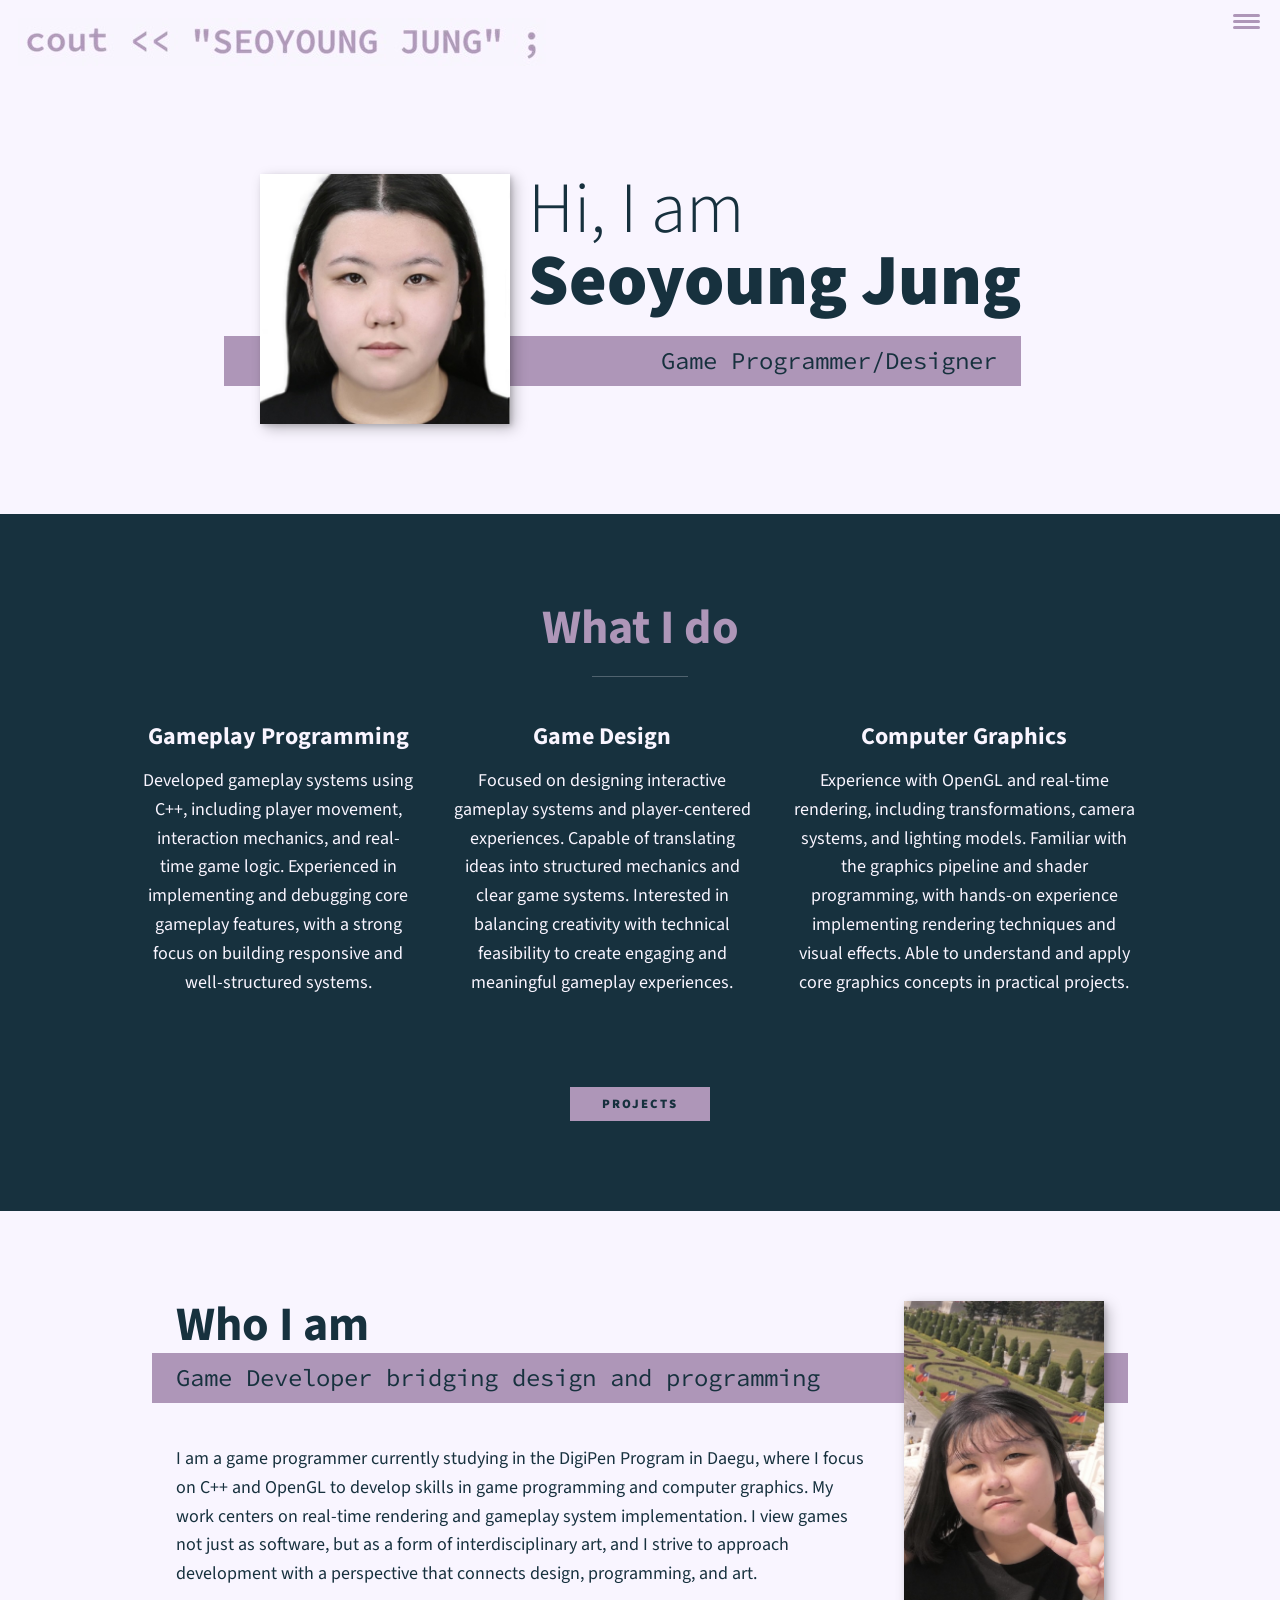
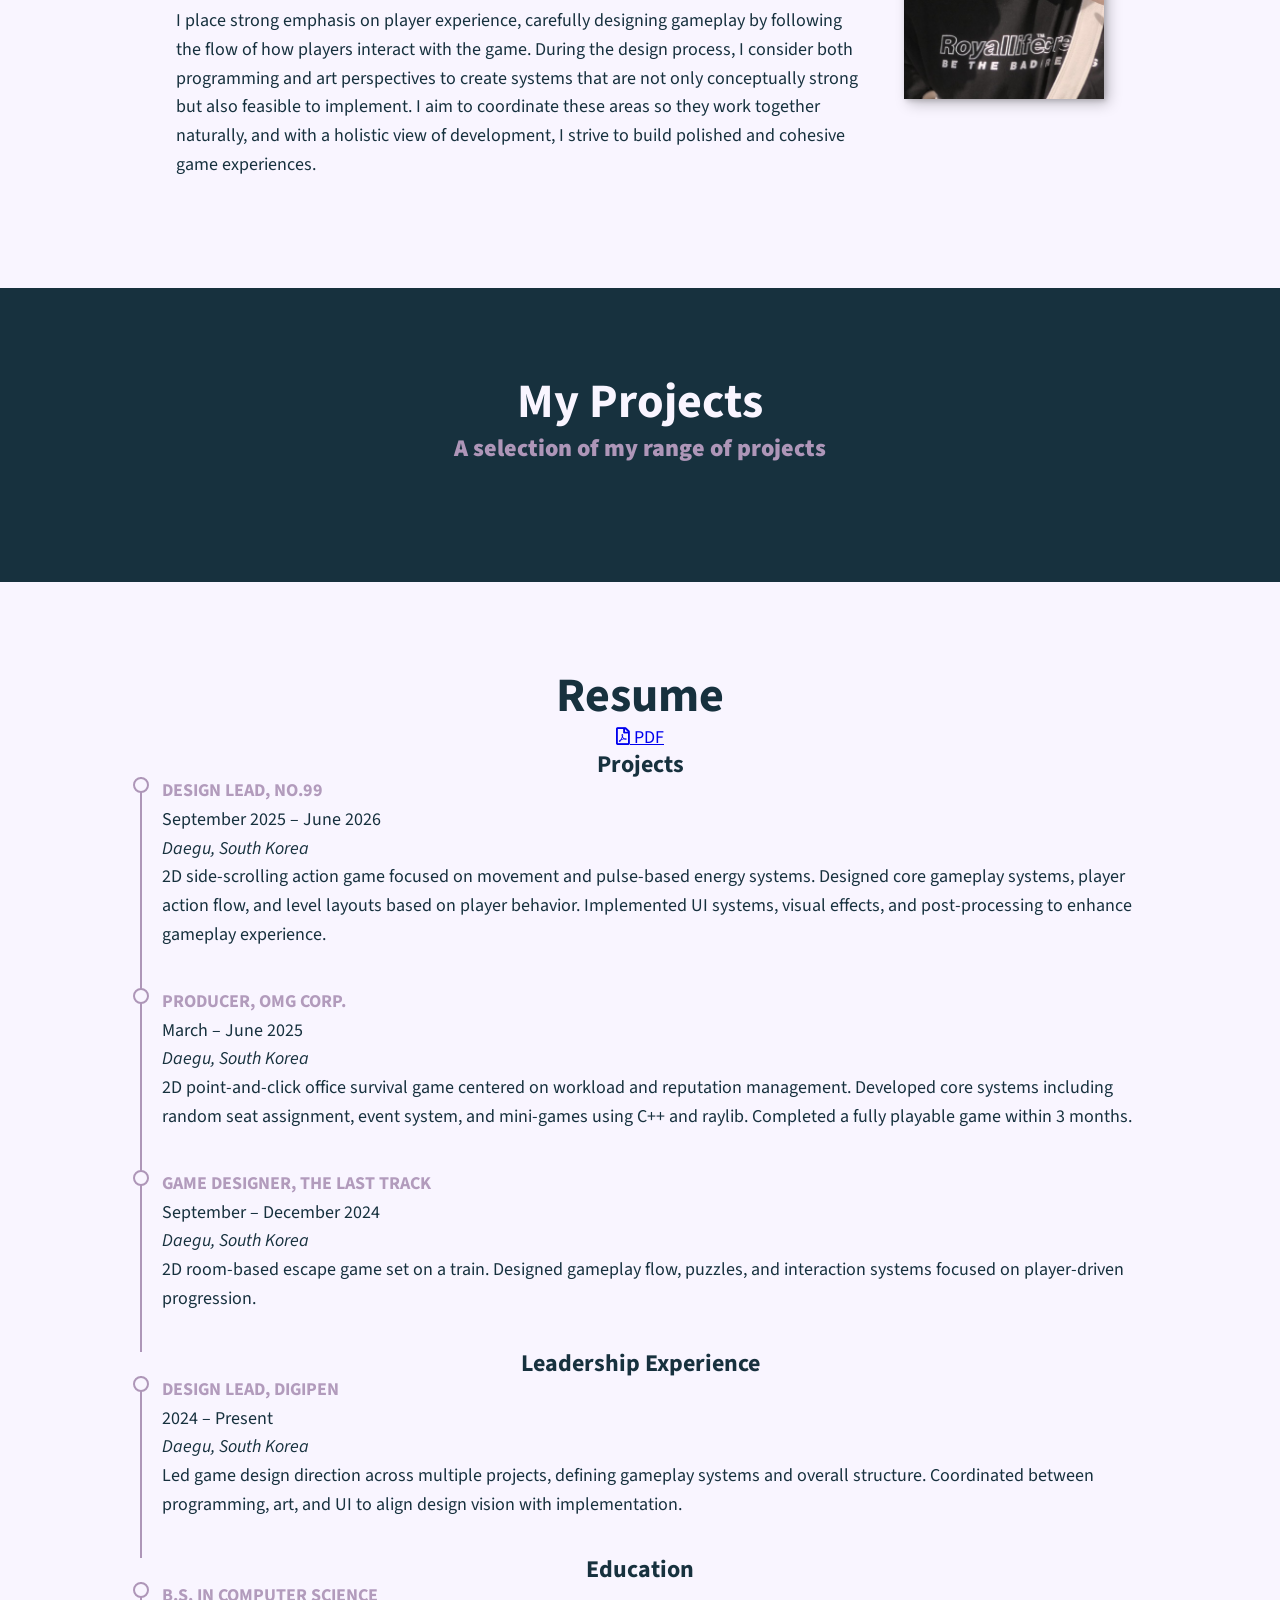
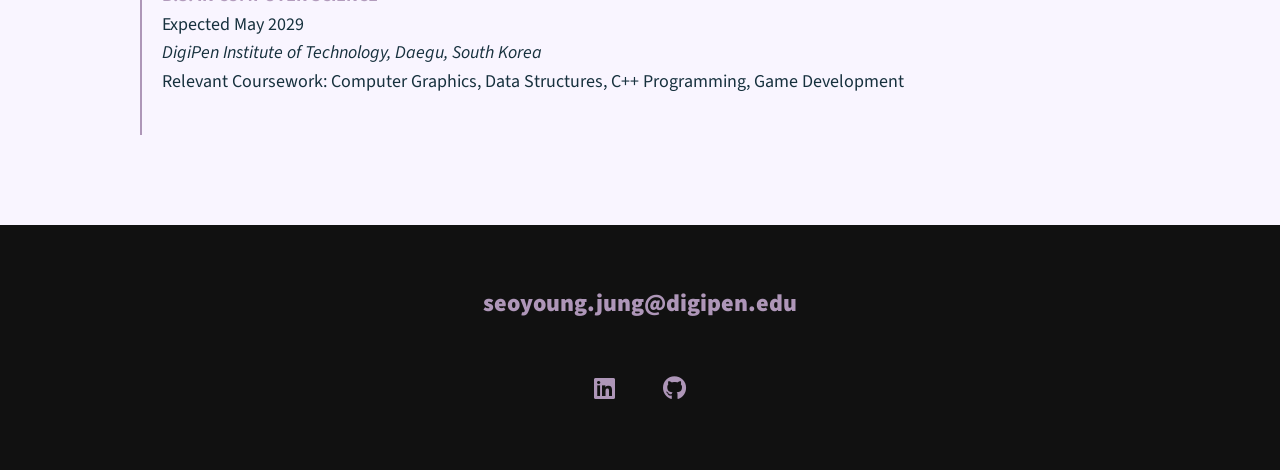
==== index.html @ d3aadc4a "complete" ====
<!-- https://youtu.be/_xkSvufmjEs?si=mh-MXT2ZdUasYAYn&t=3416 -->
<!-- adobe.ly/2GAgF93 -->
<!-- https://scrimba.com/build-and-deploy-your-portfolio-c012 -->
<!DOCTYPE html>
<html lang="en">

<head>
    <meta charset="UTF-8">
    <link rel="icon" type="image/svg+xml" href="../img/face.jpg">

    <!-- Help auto scale for desktop & mobile -->
    <meta name="viewport" content="width=device-width, initial-scale=1.0" />
    <title>Seoyoung Jung's Website</title>

    <!-- Normalize the difference across browsers  https://necolas.github.io/normalize.css/ -->
    <link rel="stylesheet" href="external/normalize.css" />

    <link rel="stylesheet" href="https://cdnjs.cloudflare.com/ajax/libs/font-awesome/5.11.2/css/all.css"
        integrity="sha256-46qynGAkLSFpVbEBog43gvNhfrOj+BmwXdxFgVK/Kvc=" crossorigin="anonymous" />

    <!-- https://fonts.google.com/selection/embed -->
    <link rel="preconnect" href="https://fonts.googleapis.com" />
    <link rel="preconnect" href="https://fonts.gstatic.com" crossorigin />
    <link
        href="https://fonts.googleapis.com/css2?family=Source+Code+Pro:ital,wght@0,200..900;1,200..900&family=Source+Sans+3:ital,wght@0,200..900;1,200..900&display=swap"
        rel="stylesheet" />

    <link rel="stylesheet" href="css/style.css" />
</head>

<body>
    <header>
        <div class="logo">
            <!-- alt text can be blank since the logo is purely decorative and putting something like logo isn't actually helpful -->
            <img src="img/cout.jpg" alt="">
        </div>
        <button class="nav-toggle" aria-label="toggle navigation">
            <span class="hamburger"></span>
        </button>
        <nav class="nav">
            <ul class="nav__list">
                <li class="nav__item"> <a href="#home" class="nav__link">Home</a> </li>
                <li class="nav__item"> <a href="#skills" class="nav__link">Skills</a> </li>
                <li class="nav__item"> <a href="#about" class="nav__link">About Me</a> </li>
                <li class="nav__item"> <a href="#projects" class="nav__link">Projects</a> </li>
                <li class="nav__item"> <a href="#resume" class="nav__link">Resume</a> </li>
            </ul>
        </nav>
    </header>

    <!-- Introduction -->

    <section class="intro" id="home">
        <!-- TODO put in a mouse based interactive shader visualization page-->
        <!-- <div class="intro-bg">
            <iframe src="webgl/for_fun.html"></iframe>
        </div> -->
        <h1 class="section__title section__title--intro">
            Hi, I am <strong>Seoyoung Jung</strong>
        </h1>
        <p class="section__subtitle section__subtitle--intro">Game Programmer/Designer</p>
        <img src="img/face.jpg" alt="a picture of Seoyoung Jung smiling" class="intro__img" />
    </section>

    <!-- My Services -->
    <section class="my-services" id="skills">
        <h2 class="section__title section__title--services">What I do</h2>
        <div class="services">
            <div class="service">
                <h3>Gameplay Programming</h3>
                <p> Developed gameplay systems using C++, including player movement, interaction mechanics, 
                    and real-time game logic. Experienced in implementing and debugging core gameplay features, 
                    with a strong focus on building responsive and well-structured systems.
                </p>
            </div>

            <div class="service">
                <h3>Game Design</h3>
                <p> Focused on designing interactive gameplay systems and player-centered experiences. 
                    Capable of translating ideas into structured mechanics and clear game systems. 
                    Interested in balancing creativity with technical feasibility to create engaging 
                    and meaningful gameplay experiences.
                </p>
            </div>

            <div class="service">
                <h3>Computer Graphics</h3>
                <p> Experience with OpenGL and real-time rendering, including transformations, camera systems, 
                    and lighting models. Familiar with the graphics pipeline and shader programming, with hands-on 
                    experience implementing rendering techniques and visual effects. Able to understand and apply 
                    core graphics concepts in practical projects.
                </p>
            </div>
        </div>

        <a href="#projects" class="btn">Projects</a>
    </section>

    <!-- About Me -->
    <section class="about-me" id="about">
        <h2 class="section__title section__title--about">Who I am</h2>
        <p class="section__subtitle section__subtitle--about">
            Game Developer bridging design and programming
        </p>

        <div class="about-me__body">
            <p>
                I am a game programmer currently studying in the DigiPen Program in Daegu, where I focus on C++ and OpenGL to develop skills in game programming and computer graphics. 
                My work centers on real-time rendering and gameplay system implementation. 
                I view games not just as software, but as a form of interdisciplinary art, and I strive to approach development with a perspective that connects design, programming, and art.
            </p>
            <p>
                I place strong emphasis on player experience, carefully designing gameplay by following the flow of how players interact with the game. 
                During the design process, I consider both programming and art perspectives to create systems that are not only conceptually strong but also feasible to implement. 
                I aim to coordinate these areas so they work together naturally, and with a holistic view of development, I strive to build polished and cohesive game experiences.
            </p>
        </div>
        <img src="img/tall.jpg" alt="picture of Seoyoung Jung" class="about-me__img" />
    </section>

    <!-- My Portfolio -->
    <section class="my-projects" id="projects">
        <h2 class="section__title section__title--projects">My Projects</h2>
        <p class="section__subtitle section__subtitle--projects">
            A selection of my range of projects
        </p>
        <div class="portfolio">
            <a href="portfolio/01_hello.html" class="portfolio__item">
                <img src="img/portfolio_thumbnails/01_hello.jpg" alt="" class="portfolio__img" />
            </a>
            <a href="portfolio/02_meshes.html" class="portfolio__item">
                <img src="img/portfolio_thumbnails/02_meshes.jpg" alt="" class="portfolio__img" />
            </a>
            <a href="portfolio/03_fog.html" class="portfolio__item">
                <img src="img/portfolio_thumbnails/03_fog.jpg" alt="" class="portfolio__img" />
            </a>
            <a href="portfolio/04_toon.html" class="portfolio__item">
                <img src="img/portfolio_thumbnails/04_toon.jpg" alt="" class="portfolio__img" />
            </a>
            <a href="portfolio/05_shadow.html" class="portfolio__item">
                <img src="img/portfolio_thumbnails/05_shadow.jpg" alt="" class="portfolio__img" />
            </a>
            <a href="portfolio/06_value.html" class="portfolio__item">
                <img src="img/portfolio_thumbnails/06_value.jpg" alt="" class="portfolio__img" />
            </a>
            <a href="portfolio/07_gradient.html" class="portfolio__item">
                <img src="img/portfolio_thumbnails/07_gradient.jpg" alt="" class="portfolio__img" />
            </a>

        </div>
    </section>

    <!-- Resume Section -->
    <section class="my-resume" id="resume">
        <h2 class="section__title section__title--resume">Resume</h2>
        <a target="_blank" href="docs/Resume.pdf"><i class="far fa-file-pdf"></i> PDF</a>

        <div class="resume-section">
            <h3>Projects</h3>
            <div class="resume-item">
                <p>
                    <b>Design Lead, NO.99</b><br>
                    September 2025 – June 2026<br>
                    <em>Daegu, South Korea</em><br>
                    2D side-scrolling action game focused on movement and pulse-based energy systems. 
                    Designed core gameplay systems, player action flow, and level layouts based on player behavior. 
                    Implemented UI systems, visual effects, and post-processing to enhance gameplay experience.
                </p>
            </div>

            <div class="resume-item">
                <p>
                    <b>Producer, OMG Corp.</b><br>
                    March – June 2025<br>
                    <em>Daegu, South Korea</em><br>
                    2D point-and-click office survival game centered on workload and reputation management. 
                    Developed core systems including random seat assignment, event system, and mini-games using C++ and raylib. 
                    Completed a fully playable game within 3 months.
                </p>
            </div>

            <div class="resume-item">
                <p>
                    <b>Game Designer, The Last Track</b><br>
                    September – December 2024<br>
                    <em>Daegu, South Korea</em><br>
                    2D room-based escape game set on a train. 
                    Designed gameplay flow, puzzles, and interaction systems focused on player-driven progression.
                </p>
            </div>

            <h3>Leadership Experience</h3>
            <div class="resume-item">
                <p>
                    <b>Design Lead, DigiPen</b><br>
                    2024 – Present<br>
                    <em>Daegu, South Korea</em><br>
                    Led game design direction across multiple projects, defining gameplay systems and overall structure. 
                    Coordinated between programming, art, and UI to align design vision with implementation.
                </p>
            </div>

            <h3>Education</h3>
            <div class="resume-item">
                <p>
                    <b>B.S. in Computer Science</b><br>
                    Expected May 2029<br>
                    <em>DigiPen Institute of Technology, Daegu, South Korea</em><br>
                    Relevant Coursework: Computer Graphics, Data Structures, C++ Programming, Game Development
                </p>
            </div>
        </div>
    </section>
    <!-- /Resume Section -->

    <!-- Footer -->
    <footer class="footer">
        <a href="mailto:seoyoung.jung@digipen.edu" class="footer__link">seoyoung.jung@digipen.edu</a>
        <ul class="social-list">
            <li class="social-list__item">
                <a class="social-list__link" href="https://www.linkedin.com/in/seoyoung-jung0/">
                    <i class="fab fa-linkedin"></i>
                </a>
            </li>
            <li class="social-list__item">
                <a class="social-list__link" href="https://github.com/seoyoung-jung">
                    <i class="fab fa-github"></i>
                </a>
            </li>
            <!-- Want to list more? search : https://fontawesome.com/v5/search?ic=brands -->
        </ul>
    </footer>

    <script src="js/index.js"></script>
</body>

</html>
---- css/style.css ----
/* make padding within widths rather calculating with total width? */
*,
*::before,
*::after {
  box-sizing: border-box;
}

/* Custom Properties */

:root {
  --ff-primary: "Source Sans 3", sans-serif;
  --ff-secondary: "Source Code Pro", monospace;

  --fw-reg: 300;
  --fw-bold: 900;

  --clr-light: #f9f5ff;
  --clr-dark: #17313E;
  --clr-accent: #ae96b8;

  --fs-h1: 3rem;
  --fs-h2: 2.25rem;
  --fs-h3: 1.25rem;
  --fs-body: 1rem;

  --bs: 0.25em 0.25em 0.75em rgba(0, 0, 0, 0.25),
    0.125em 0.125em 0.25em rgba(0, 0, 0, 0.15);
}

/* With wider screens use differnt/bigger numbers */
@media (min-width: 800px) {
  :root {
    --fs-h1: 4.5rem;
    --fs-h2: 3rem;
    --fs-h3: 1.5rem;
    --fs-body: 1.125rem;
  }
}

/* General Styles */

html {
  scroll-behavior: smooth;
}

body {
  background: var(--clr-light);
  color: var(--clr-dark);
  margin: 0;
  font-family: var(--ff-primary);
  font-size: var(--fs-body);
  line-height: 1.6;
}

section {
  padding: 5em 2em;
}

img {
  display: block;
  max-width: 100%;
}

strong {
  font-weight: var(--fw-bold);
}

:focus {
  outline: 3px solid var(--clr-accent);
  outline-offset: 3px;
}

.btn {
  display: inline-block;
  padding: 0.5em 2.5em;
  background: var(--clr-accent);
  color: var(--clr-dark);
  text-decoration: none;
  cursor: pointer;
  font-size: 0.8rem;
  text-transform: uppercase;
  letter-spacing: 2px;
  font-weight: var(--fw-bold);
  transition: transform 200ms ease-in-out;
}

.btn:hover {
  transform: scale(1.1);
}

/* Typography */

h1,
h2,
h3 {
  line-height: 1;
  margin: 0;
}

h1 {
  font-size: var(--fs-h1);
}

h2 {
  font-size: var(--fs-h2);
}

h3 {
  font-size: var(--fs-h3);
}

.section__title {
  margin-bottom: 0.25rem;
}

.section__title--intro {
  font-weight: var(--fw-reg);
}

.section__title--intro strong {
  display: block;
}

.section__subtitle {
  margin: 0;
  font-size: var(--fs-h3);
}

.section__subtitle--intro,
.section__subtitle--about {
  background: var(--clr-accent);
  padding: 0.25em 1em;
  font-family: var(--ff-secondary);
  margin-bottom: 1em;
}

.section__subtitle--projects {
  color: var(--clr-accent);
  font-weight: var(--fw-bold);
  margin-bottom: 1em;
}

/* header */
header {
  display: flex;
  justify-content: space-between;
  padding: 1em;
}
.logo {
  max-width: 528px;
}

.nav {
  position: fixed;
  background: var(--clr-dark);
  color: var(--clr-light);
  top: 0;
  bottom: 0;
  left: 0;
  right: 0;
  z-index: 100;

  transform: translateX(100%);
  transition: transform 250ms cubic-bezier(0.5, 0, 0.5, 1);
}

.nav__list {
  list-style: none;
  display: flex;
  height: 100%;
  flex-direction: column;
  justify-content: space-evenly;
  align-items: center;
  margin: 0;
  padding: 0;
}

.nav__link {
  color: inherit;
  font-weight: var(--fw-bold);
  font-size: var(--fs-h2);
  text-decoration: none;
}

.nav__link:hover {
  color: var(--clr-accent);
}

.nav-toggle {
  padding: 0.5em;
  background: transparent;
  border: 0;
  cursor: pointer;
  position: absolute;
  right: 1em;
  top: 1em;
  z-index: 1000;
}

.nav-open .nav {
  transform: translateX(0);
}

.nav-open .nav-toggle {
  position: fixed;
}

.nav-open .hamburger {
  transform: rotate(0.625turn);
}

.nav-open .hamburger::before {
  transform: rotate(90deg) translateX(-6px);
}

.nav-open .hamburger::after {
  opacity: 0;
}

.hamburger {
  display: block;
  position: relative;
}

.hamburger,
.hamburger::before,
.hamburger::after {
  background: var(--clr-accent);
  width: 2em;
  height: 3px;
  border-radius: 1em;
  transition: transform 250ms ease-in-out;
}

.hamburger::before,
.hamburger::after {
  content: "";
  position: absolute;
  left: 0;
  right: 0;
}

.hamburger::before {
  top: 6px;
}
.hamburger::after {
  bottom: 6px;
}

/* Intro Section */
.intro {
  position: relative;
  z-index: 2;
}

.intro-bg {
  position: absolute;
  top: 0;
  left: 0;
  width: 100%;
  height: 100%;
  overflow: hidden;
  z-index: -2;
}

.intro-bg iframe {
  width: 100%;
  height: 100%;
  border: none;
  position: absolute;
  top: 0;
  left: 0;
}

.intro__img {
  box-shadow: var(--bs);
}

.section__subtitle--intro {
  display: inline-block;
}

@media (min-width: 600px) {
  .intro {
    display: grid;
    width: min-content;
    margin: 0 auto;
    column-gap: 1em;
    grid-template-areas:
      "img title"
      "img subtitle";
    grid-template-columns: min-content max-content;
  }

  .intro__img {
    grid-area: img;
    min-width: 250px;
    position: relative;
    z-index: 2;
  }

  .section__subtitle--intro {
    align-self: start;
    grid-column: -1/1;
    grid-row: 2;
    text-align: right;
    position: relative;
    left: -1.5em;
    width: calc(100% + 1.5em);
  }
}

/* my services section */

.my-services {
  background-color: var(--clr-dark);
  background-image: url(../img/skills-bg.jpg);
  background-size: cover;
  background-blend-mode: overlay;
  color: var(--clr-light);
  text-align: center;
}

.section__title--services {
  color: var(--clr-accent);
  position: relative;
}

.section__title--services::after {
  content: "";
  display: block;
  width: 2em;
  height: 1px;
  margin: 0.5em auto 1em;
  background: var(--clr-light);
  opacity: 0.25;
}

.services {
  margin-bottom: 4em;
}

.service {
  max-width: 500px;
  margin: 0 auto;
}

@media (min-width: 800px) {
  .services {
    display: flex;
    max-width: 1000px;
    margin-left: auto;
    margin-right: auto;
  }

  .service + .service {
    margin-left: 2em;
  }
}

/* About Me */

.about-me {
  max-width: 1000px;
  margin: 0 auto;
}

.about-me__img {
  box-shadow: var(--bs);
}

@media (min-width: 600px) {
  .about-me {
    display: grid;
    grid-template-columns: 1fr 200px;
    grid-template-areas:
      "title img"
      "subtitle img"
      "text img";
    column-gap: 2em;
  }

  .section__title--about {
    grid-area: title;
  }

  .section__subtitle--about {
    grid-column: 1 / -1;
    grid-row: 2;
    position: relative;
    left: -1em;
    width: calc(100% + 2em);
    padding-left: 1em;
    padding-right: calc(200px + 2.5em);
  }

  .about-me__img {
    grid-area: img;
    position: relative;
    z-index: 2;
  }
}

/* Portfolio / My projects */

.my-projects {
  background-color: var(--clr-dark);
  color: var(--clr-light);
  text-align: center;
}

.portfolio {
  display: grid;
  grid-template-columns: repeat(auto-fit, minmax(300px, 1fr));
  max-width: 1200px;
  margin: 0 auto;
}

.portfolio__item {
  background: var(--clr-dark);
  overflow: hidden;
}

.portfolio__img {
  transition: transform 750ms cubic-bezier(0.5, 0, 0.5, 1), opacity 250ms linear;
}

.portfolio__item:focus {
  position: relative;
  z-index: 2;
}

.portfolio__img:hover,
.portfolio__item:focus .portfolio__img {
  transform: scale(1.2);
  opacity: 0.75;
}

/*--------------------------------------------------------------
# Resume Section
--------------------------------------------------------------*/

.section__title--resume {
  text-align: center;
}

.my-resume {
  display: flex;
  flex-direction: column;
  align-items: center;
}

.resume-section h3 {
  color: var(--clr-dark);
  text-align: center;
}

.resume-section .resume-item {
  padding: 0 0 20px 20px;
  margin-top: -18px;
  border-left: 2px solid var(--clr-accent);
  position: relative;
  max-width: 1000px;
}

.resume-section .resume-item b {
  text-transform: uppercase;
  color: color-mix(in srgb, var(--clr-accent), transparent 5%);
  position: sticky;
}

.resume-section .resume-item::before {
  content: "";
  position: absolute;
  width: 16px;
  height: 16px;
  border-radius: 50px;
  left: -9px;
  top: 0;
  background: var(--clr-light);
  border: 2px solid var(--clr-accent);
}

/* Footer */

.footer {
  background: #111;
  color: var(--clr-accent);
  text-align: center;
  padding: 2.5em 0;
  font-size: var(--fs-h3);
}

.footer a {
  color: inherit;
  text-decoration: none;
}

.footer__link {
  font-weight: var(--fw-bold);
}

.footer__link:hover,
.social-list__link:hover {
  opacity: 0.7;
}

.footer__link:hover {
  text-decoration: underline;
}

.social-list {
  list-style: none;
  display: flex;
  justify-content: center;
  margin: 2em 0 0;
  padding: 0;
}

.social-list__item {
  margin: 0 0.5em;
}

.social-list__link {
  padding: 0.5em;
}

/* individual portfolio item styles */

.portfolio-item-individual {
  padding: 0 2em 2em;
  max-width: 1200px;
  margin: 0 auto;
}

.portfolio-item-individual p,
.portfolio-item-individual ul {
  max-width: 600px;
  margin-left: auto;
  margin-right: auto;
}

.portfolio-item-individual iframe {
  box-shadow: var(--bs);
  display: block;
  max-width: 1200px;
  width: 100%;
  height: auto;
  aspect-ratio: 4 / 3; /* Maintain aspect ratio */
  margin: 0 auto; /* Centering */
  border: none;
}
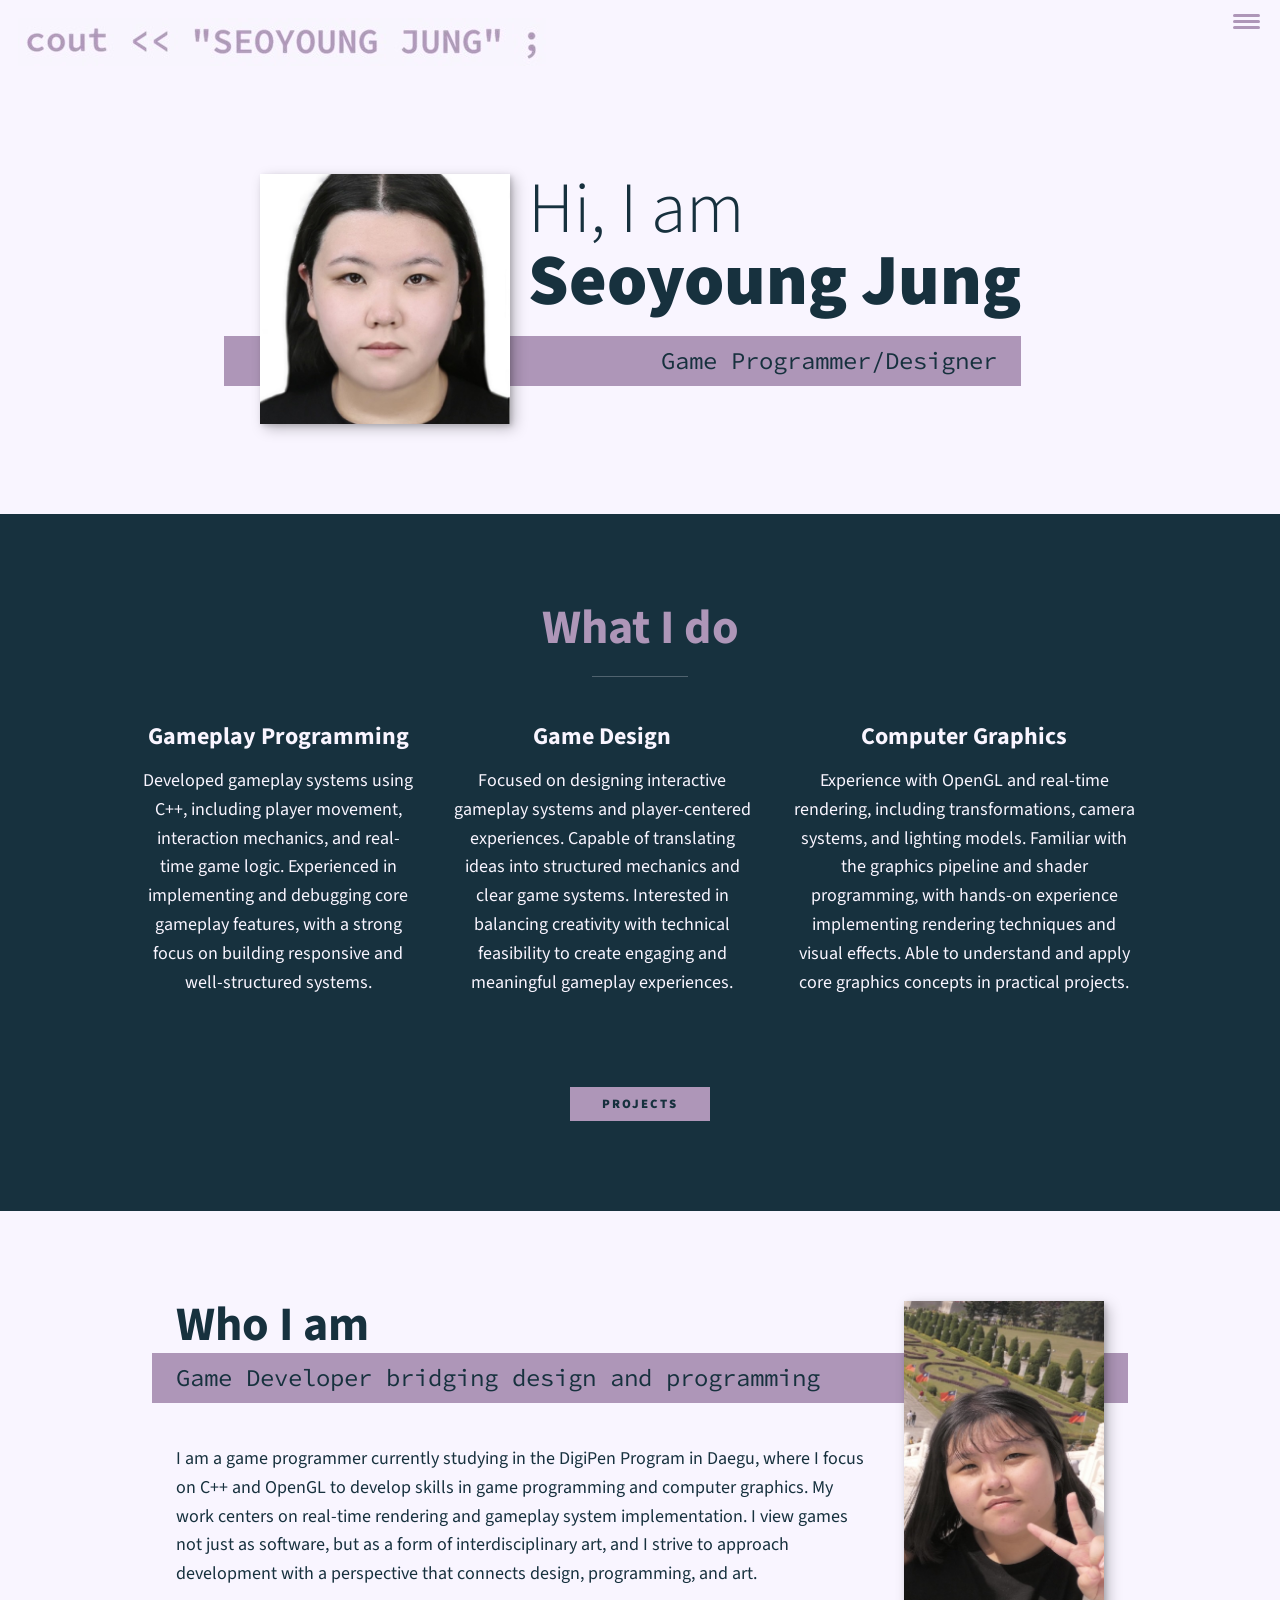
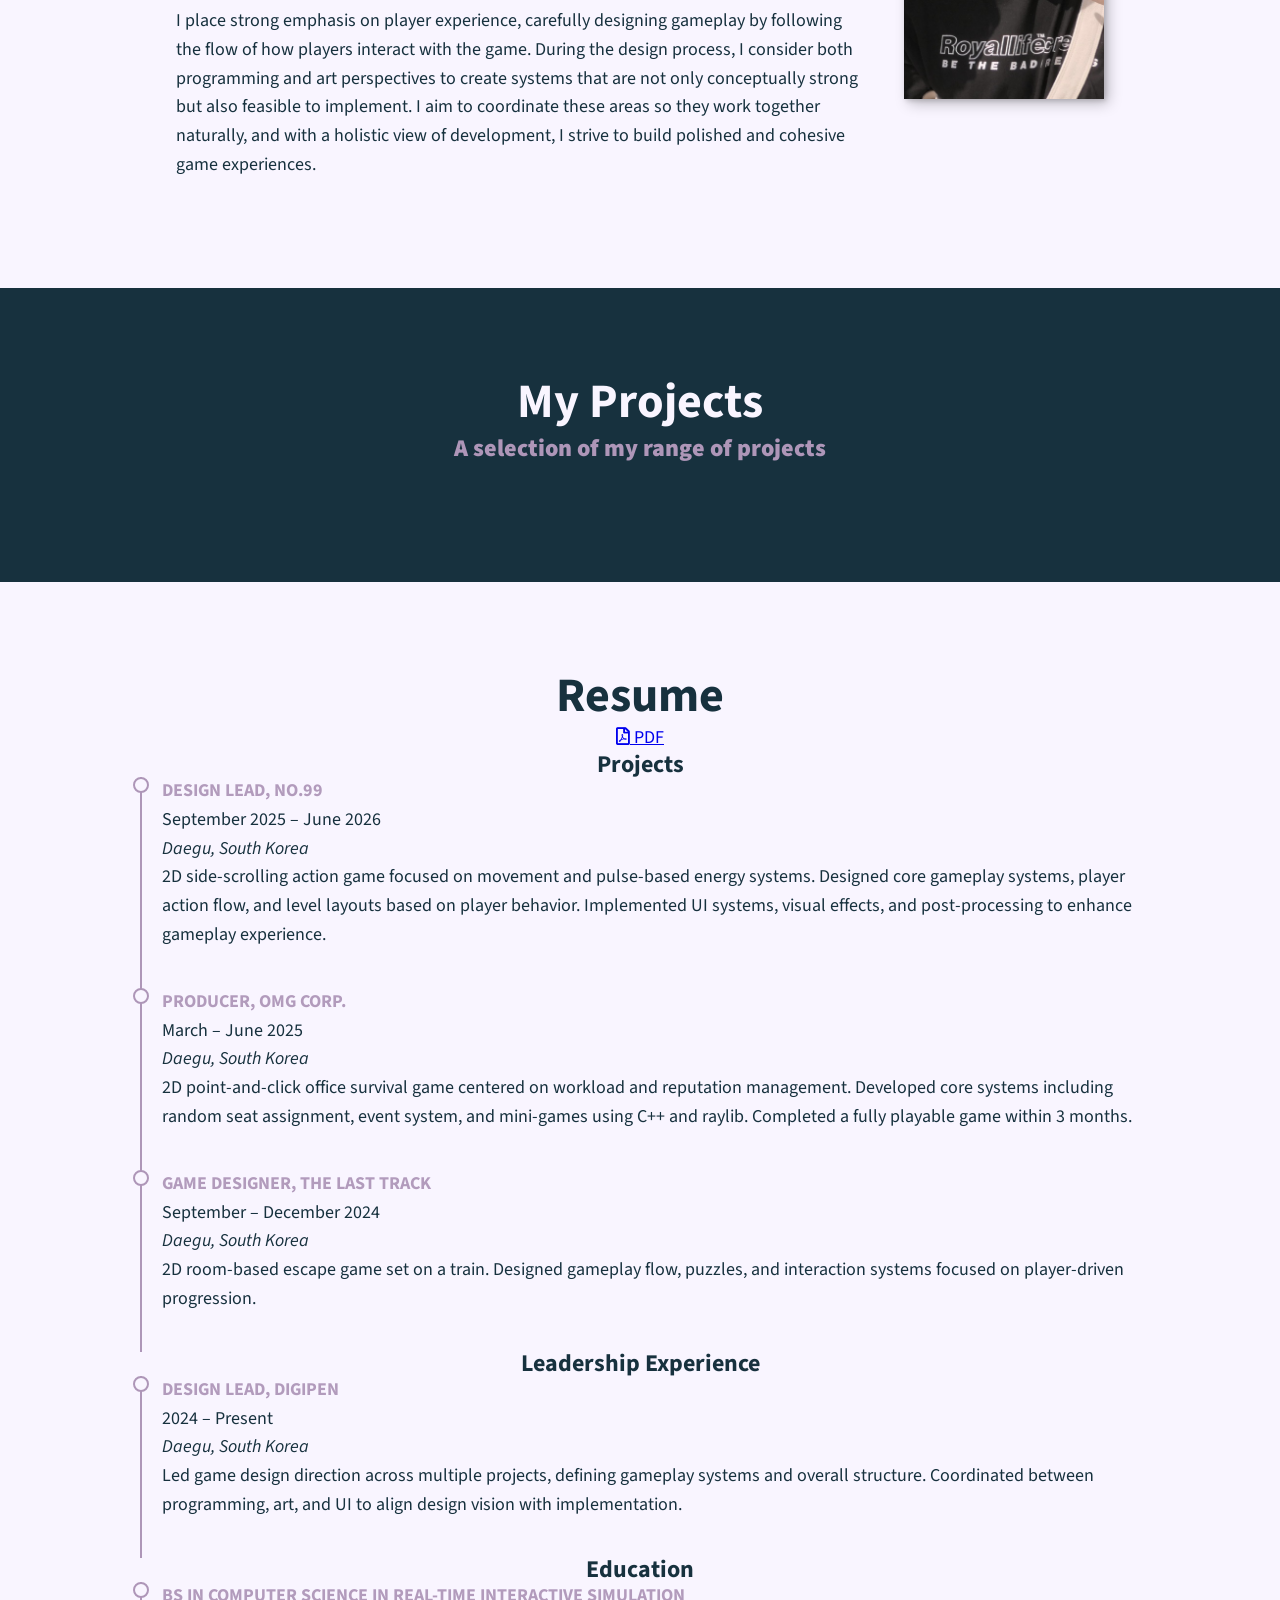
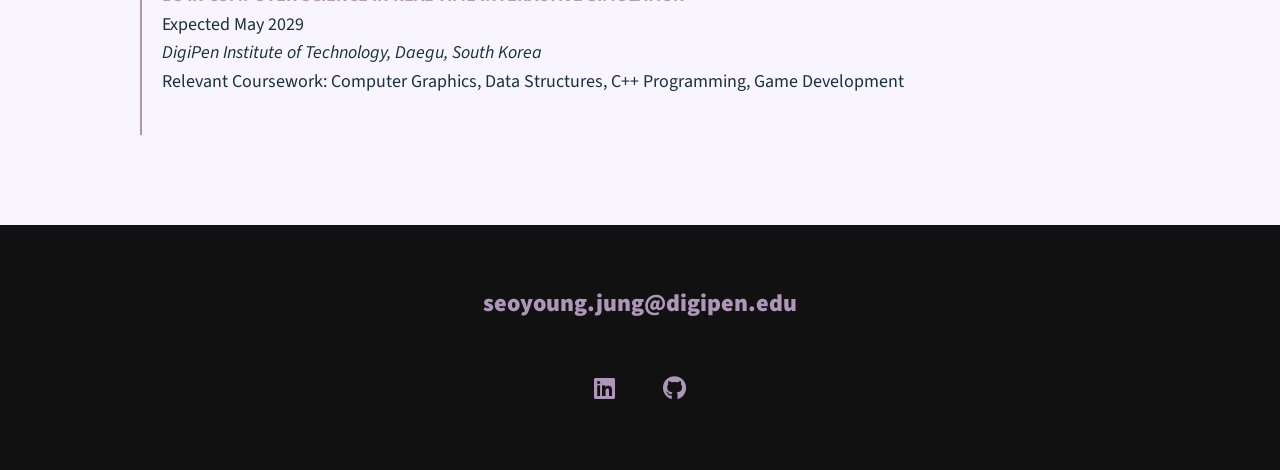
==== commit f5eedc48: "changed education section" ====
--- a/index.html
+++ b/index.html
@@ -203,7 +203,7 @@
             <h3>Education</h3>
             <div class="resume-item">
                 <p>
-                    <b>B.S. in Computer Science</b><br>
+                    <b>BS in Computer Science in Real-Time Interactive Simulation</b><br>
                     Expected May 2029<br>
                     <em>DigiPen Institute of Technology, Daegu, South Korea</em><br>
                     Relevant Coursework: Computer Graphics, Data Structures, C++ Programming, Game Development
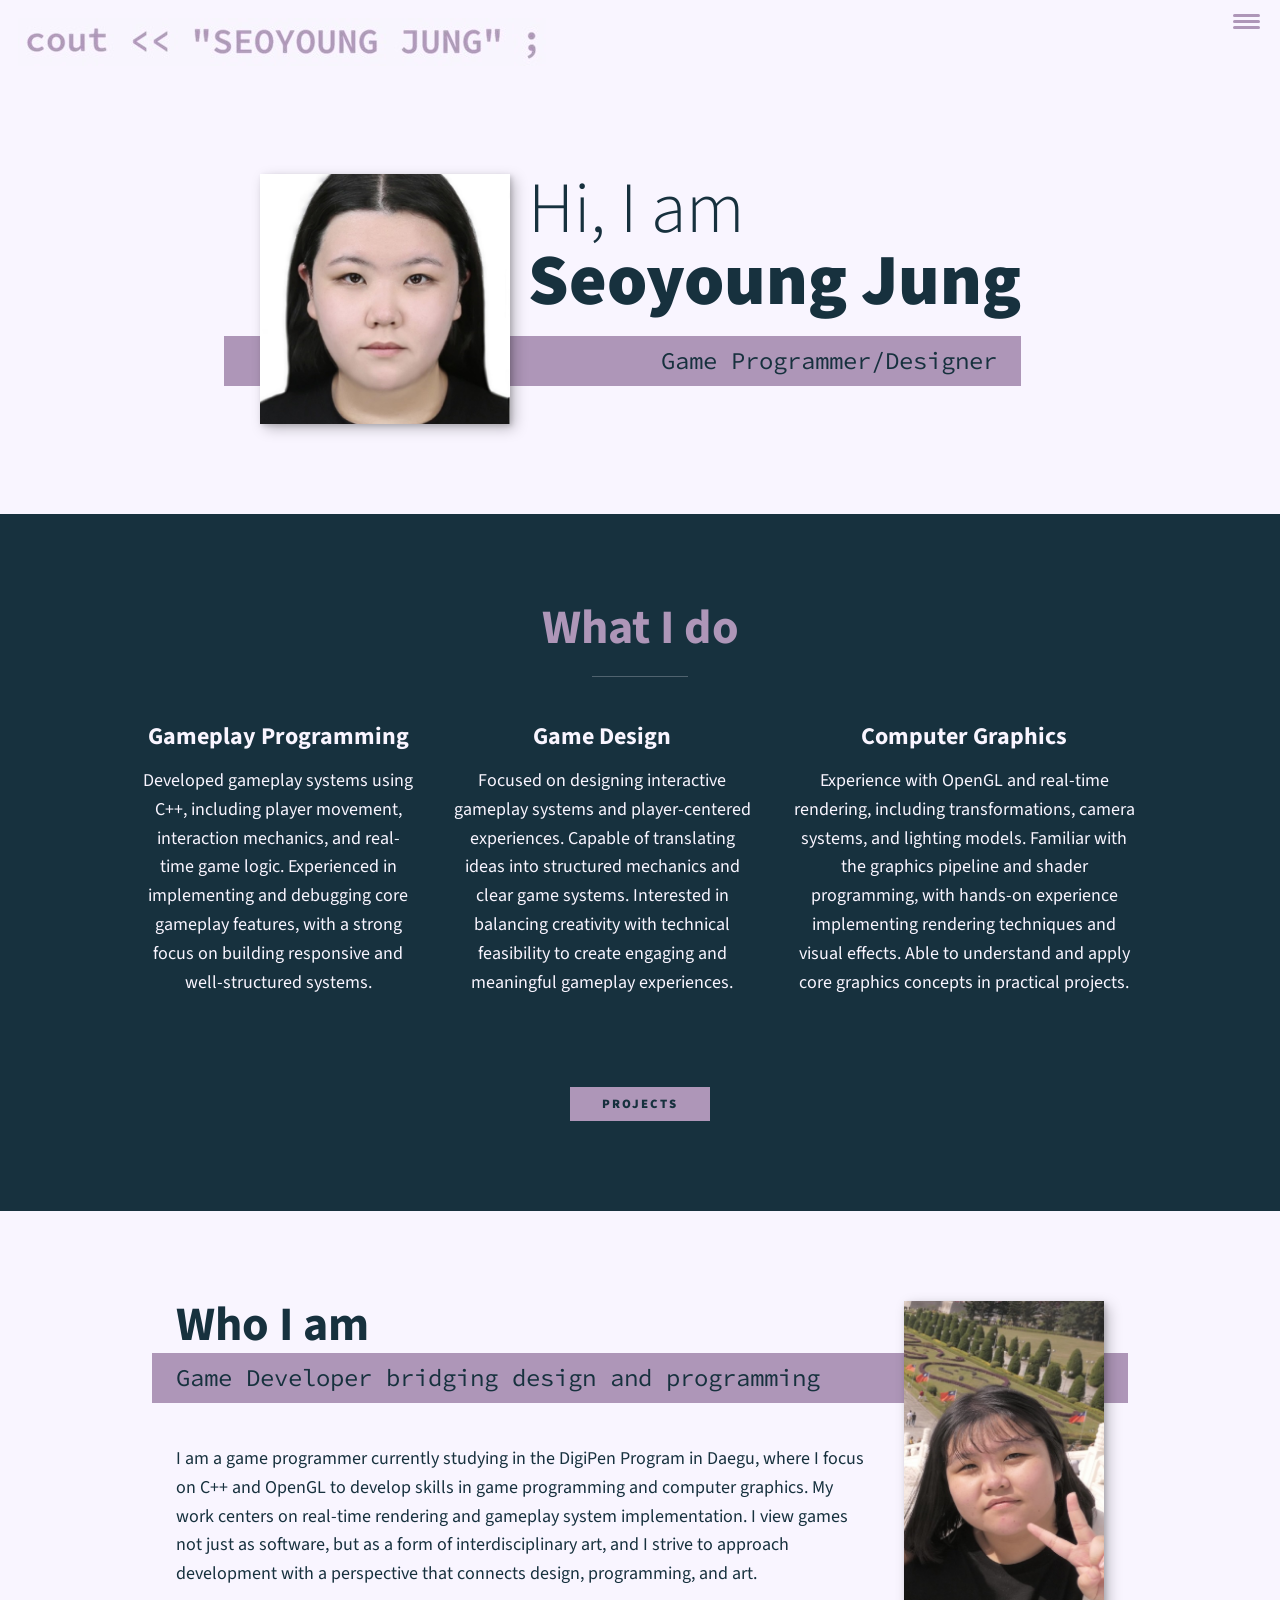
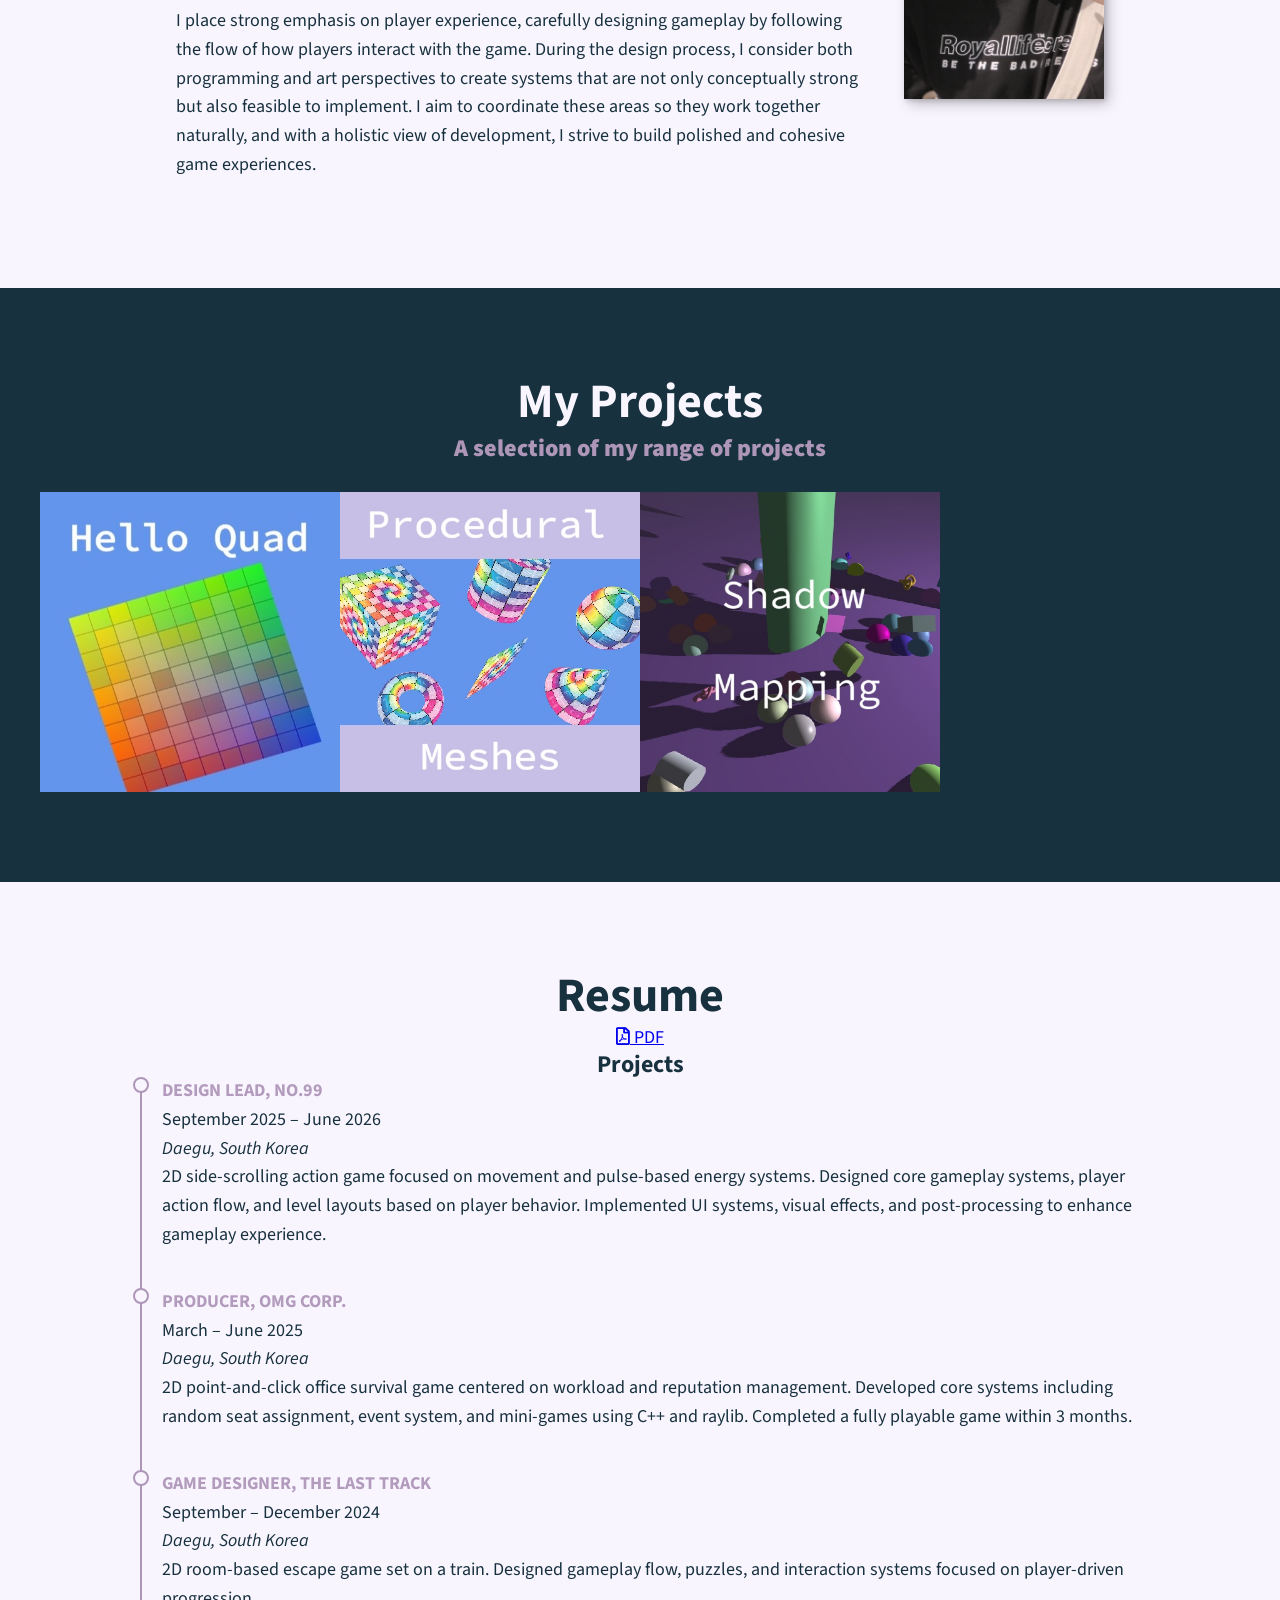
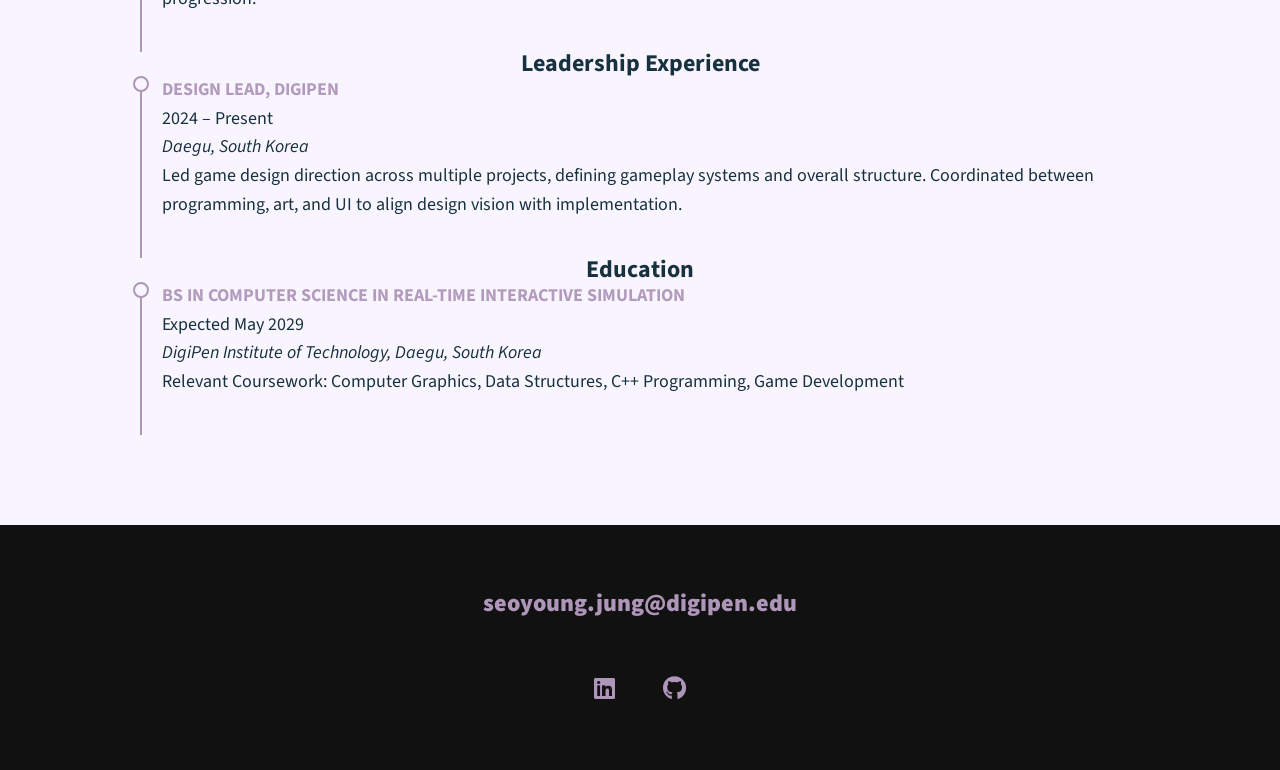
==== commit 9687f13c: "done shadow mapping" ====
--- a/index.html
+++ b/index.html
@@ -131,12 +131,14 @@
             <a href="portfolio/02_meshes.html" class="portfolio__item">
                 <img src="img/portfolio_thumbnails/02_meshes.jpg" alt="" class="portfolio__img" />
             </a>
+            <!--
             <a href="portfolio/03_fog.html" class="portfolio__item">
                 <img src="img/portfolio_thumbnails/03_fog.jpg" alt="" class="portfolio__img" />
             </a>
             <a href="portfolio/04_toon.html" class="portfolio__item">
                 <img src="img/portfolio_thumbnails/04_toon.jpg" alt="" class="portfolio__img" />
             </a>
+            -->
             <a href="portfolio/05_shadow.html" class="portfolio__item">
                 <img src="img/portfolio_thumbnails/05_shadow.jpg" alt="" class="portfolio__img" />
             </a>
